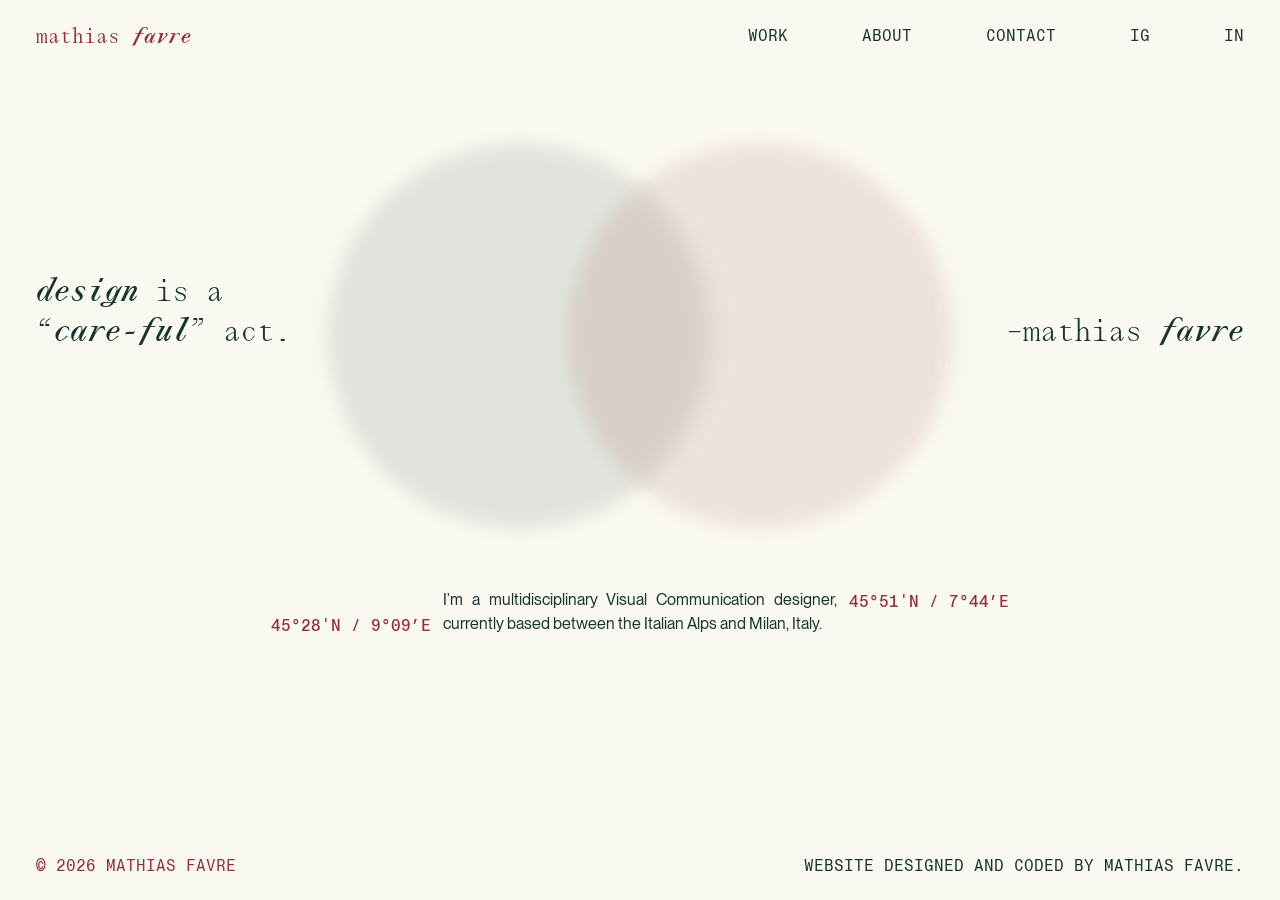
==== index.html @ 9a6bf258 "Salvataggio modifiche" ====
<!DOCTYPE html>
<html lang="en">
<head>
    <meta charset="UTF-8">
    <meta name="viewport" content="width=device-width, initial-scale=1.0">
    <title>Mathias Favre – Home</title>

    <link rel="stylesheet" href="css/reset.css">
    <link rel="stylesheet" href="css/tokens.css">
    <link rel="stylesheet" href="css/typography.css">
    <link rel="stylesheet" href="css/layout.css">
    <link rel="stylesheet" href="css/components.css">
    <link rel="stylesheet" href="css/home.css">
    
</head>
<body data-project="default">

    <!-- HEADER -->
    <header class="site-header">
        <div class="header-grid">
            <a href="index.html" class="logo">mathias <span>favre</span></a>

            <ul class="header-nav">
                <li><a href="work.html">WORK</a></li>
                <li><a href="about.html">ABOUT</a></li>
                <li><a href="contact.html">CONTACT</a></li>
                <li><a href="https://www.instagram.com/mathiasfavre" target="_blank" rel="noopener noreferrer">IG</a></li>
                <li><a href="https://www.linkedin.com/in/mathias-favre-a011a6326" target="_blank" rel="noopener noreferrer">IN</a></li>
            </ul>

            <button class="menu-toggle" aria-label="Toggle Navigation Menu">
                <span class="menu-circle menu-circle-left"></span>
                <span class="menu-circle menu-circle-right"></span>
            </button>
        </div>
    </header>

    <!-- MOBILE MENU OVERLAY -->
    <div class="mobile-menu-overlay">
        <ul class="mobile-menu-nav">
            <li><a href="work.html">WORK</a></li>
            <li><a href="about.html">ABOUT</a></li>
            <li><a href="contact.html">CONTACT</a></li>
            <li><a href="https://www.instagram.com/mathiasfavre" target="_blank" rel="noopener noreferrer">IG</a></li>
            <li><a href="https://www.linkedin.com/in/mathias-favre-a011a6326" target="_blank" rel="noopener noreferrer">IN</a></li>
        </ul>
        
        <div class="mobile-menu-footer footer-grid">
            <p class="footer-copy">© 2026 MATHIAS FAVRE</p>
            <p class="footer-credits">WEBSITE DESIGNED AND CODED BY MATHIAS FAVRE.</p>
        </div>
    </div>

    <!-- MAIN HOME CONTENT -->
    <main>
        
        <!-- HERO SECTION -->
        <section class="home-hero grid-container">
            <div class="circles-wrapper">
                <a href="work.html" class="home-circle circle-left"></a>
                <a href="about.html" class="home-circle circle-right"></a>
            </div>
            
            <div class="home-titles-wrapper">
                <h1 class="home-title-left type-display"><em>design</em> is a<br>“<em>care-ful</em>” act.</h1>
                <h1 class="home-title-right type-display">–mathias <em>favre</em></h1>
                
                <p class="hover-text hover-left type-data">EXPLORE MY WORKS</p>
                <p class="hover-text hover-right type-data">DISCOVER MORE ABOUT ME</p>
            </div>
        </section>

        <!-- ABOUT TEASER SECTION -->
        <section class="home-about grid-container">
            <p class="home-about-text type-body">
                I’m a multidisciplinary Visual Communication designer,
                currently based between the Italian Alps and Milan,
                Italy.
            </p>
            <p class="home-coord-left coord-text">45°28'N / 9°09’E</p>
            <p class="home-coord-right coord-text">45°51'N / 7°44’E</p>
        </section>

    </main>

    <!-- FOOTER -->
    <footer class="site-footer">
        <div class="footer-grid">
            <p class="footer-copy">© 2026 MATHIAS FAVRE</p>
            <p class="footer-credits">WEBSITE DESIGNED AND CODED BY MATHIAS FAVRE.</p>
        </div>
    </footer>

    <script src="js/main.js"></script>
</body>
</html>
---- css/tokens.css ----
/* ========================================
   1. DESIGN TOKENS (Variables & Fonts)
   ======================================== */

/* FONT FACES */
@font-face {
  font-family: 'PP Lettra Mono';
  src: url('../assets/fonts/PPLettraMono-Regular.woff2') format('woff2'),
       url('../assets/fonts/PPLettraMono-Light.woff2') format('woff2');
  font-weight: 400;
  font-style: normal;
  font-display: block; /* Modificato da swap a block per evitare il flickering */
}
@font-face {
  font-family: 'PP Lettra Mono';
  src: url('../assets/fonts/PPLettraMono-Light.woff2') format('woff2');
  font-weight: 300;
  font-style: normal;
  font-display: block;
}
@font-face {
  font-family: 'PP Lettra Mono';
  src: url('../assets/fonts/PPLettraMono-BoldItalic.woff2') format('woff2'),
       url('../assets/fonts/PPLettraMono-SemiboldItalic.woff2') format('woff2');
  font-weight: 700;
  font-style: italic;
  font-display: block;
}
@font-face {
  font-family: 'PP Lettra Mono';
  src: url('../assets/fonts/PPLettraMono-SemiboldItalic.woff2') format('woff2');
  font-weight: 600;
  font-style: italic;
  font-display: block;
}

@font-face { font-family: 'PP Neue Montreal'; src: url('../assets/fonts/PPNeueMontreal-Regular.woff2') format('woff2'); font-weight: 400; font-style: normal; font-display: block; }
@font-face { font-family: 'PP Neue Montreal'; src: url('../assets/fonts/PPNeueMontreal-Italic.woff2') format('woff2'); font-weight: 400; font-style: italic; font-display: block; }
@font-face { font-family: 'PP Neue Montreal'; src: url('../assets/fonts/PPNeueMontreal-Medium.woff2') format('woff2'); font-weight: 500; font-style: normal; font-display: block; }
@font-face { font-family: 'PP Neue Montreal'; src: url('../assets/fonts/PPNeueMontreal-MediumItalic.woff2') format('woff2'); font-weight: 500; font-style: italic; font-display: block; }
@font-face { font-family: 'PP Neue Montreal Mono'; src: url('../assets/fonts/PPNeueMontrealMono-Regular.woff2') format('woff2'); font-weight: 400; font-style: normal; font-display: block; }
@font-face { font-family: 'PP Neue Montreal Mono'; src: url('../assets/fonts/PPNeueMontrealMono-RegularItalic.woff2') format('woff2'); font-weight: 400; font-style: italic; font-display: block; }
@font-face { font-family: 'PP Neue Montreal Mono'; src: url('../assets/fonts/PPNeueMontrealMono-Medium.woff2') format('woff2'); font-weight: 500; font-style: normal; font-display: block; }

:root {
  /* BASE COLOR PALETTE */
  --color-bordeaux: #962F36;
  --color-paper: #F9F8F1;
  --color-cloud: #536868;
  --color-alpine: #17352F;

  /* DYNAMIC SEMANTIC THEME */
  --color-bg: var(--color-paper);
  --color-text: var(--color-alpine);
  --color-accent: var(--color-bordeaux);

  /* TYPOGRAPHY VARIABLES */
  --font-primary: 'PP Lettra Mono', monospace;
  --font-secondary: 'PP Neue Montreal', sans-serif;
  --font-mono: 'PP Neue Montreal Mono', monospace;

  /* Baseline = 4px (0.25rem) */
  --grid-baseline: 0.25rem; 

  /* SIZES: 1rem = 16px */
  /* Type Display Desktop & Mobile (Unificato a 30px / 40px) */
  --type-display-size: 1.875rem;     /* 30px */
  --type-display-lh: 2.5rem;         /* 40px = 10 * baseline */

  --type-body-size: 1rem;           /* 16px */
  --type-body-lh: 1.5rem;           /* 24px = 6 * baseline */

  /* In :root (Desktop) */
  --type-works-size: 1.6875rem;     /* 27px (-25% da 36px) */
  --type-works-lh: 2.25rem;         /* 36px = 9 baseline */

  --type-data-size: 1rem;           /* 16px */
  --type-data-lh: 1.25rem;          /* 20px = 5 * baseline */

  /* GRID & SPACING (Desktop) */
  --grid-columns: 12;
  --grid-margin: 2.25rem;           /* 36px */
  --grid-gutter: 0.75rem;           /* 12px */
  
  --header-margin-top: calc(var(--grid-baseline) * 6);  /* 36px */
  --footer-margin-bottom: calc(var(--grid-baseline) * 6);/* 36px */
}

/* BREAKPOINTS */
@media (max-width: 768px) {
  :root {
    /* Sotto @media (max-width: 768px) (Mobile) */
    --type-works-size: 1.3125rem;   /* 21px (-25% da 28px) */
    --type-works-lh: 2rem;          /* 32px = 8 baseline */

    --grid-columns: 4;
    --grid-margin: 1.25rem;         /* 20px */
    --grid-gutter: 0.75rem;         /* 12px */

    --header-margin-top: calc(var(--grid-baseline) * 5);  /* 20px */
    --footer-margin-bottom: calc(var(--grid-baseline) * 5);/* 20px */
  }
}

/* PROJECT COLOR THEMES */
[data-project="001"] { --color-bg: #FFFFFF; --color-text: #000000; --color-accent: #283583; }
[data-project="002"] { --color-bg: #FFF9F4; --color-text: #233038; --color-accent: #1C812C; }
[data-project="003"] { --color-bg: #FFFFFF; --color-text: #000000; --color-accent: #CA0005; }
[data-project="004"] { --color-bg: #FFFFFF; --color-text: #000000; --color-accent: #EE7656; }
[data-project="005"] { --color-bg: #FFF9EC; --color-text: #1F1F1F; --color-accent: #9B1C2B; }
[data-project="006"] { --color-bg: #FFF7EA; --color-text: #000000; --color-accent: #13312C; }
[data-project="007"] { --color-bg: #FFFFFF; --color-text: #000000; --color-accent: #0F4C82; }
[data-project="008"] { --color-bg: #FFFFFF; --color-text: #060606; --color-accent: #DA3541; }
[data-project="009"] { --color-bg: #FFFFFF; --color-text: #000000; --color-accent: #1A67E7; }
---- css/typography.css ----
/* ========================================
   3. TYPOGRAPHY
   ======================================== */
body {
  font-family: var(--font-secondary);
  color: var(--color-text);
  background-color: var(--color-bg);
  transition: background-color 0.3s ease, color 0.3s ease;
}

.type-display {
  font-family: var(--font-primary);
  font-weight: 300;
  font-size: var(--type-display-size);
  line-height: var(--type-display-lh);
  margin: 0;
}

.type-display em {
  font-weight: 600;
  font-style: italic;
}

.type-body {
  font-family: var(--font-secondary);
  font-weight: 400;
  font-size: var(--type-body-size);
  line-height: var(--type-body-lh);
  margin: 0;
}

.type-body em {
  font-style: italic;
}

.type-works {
  font-family: var(--font-secondary);
  font-weight: 500;
  font-size: var(--type-works-size);
  line-height: var(--type-works-lh);
  color: var(--color-accent); /* Prende sempre il colore d'accento */
  margin: 0;
}

.type-data {
  font-family: var(--font-mono);
  font-weight: 400;
  font-size: var(--type-data-size);
  line-height: var(--type-data-lh);
  text-transform: uppercase;
  margin: 0;
}

/* Credits alla fine dell'introduzione di progetto */
.project-credits {
  font-family: var(--font-mono);
  font-weight: 400;
  font-size: var(--type-data-size);
  line-height: var(--type-data-lh);
  text-transform: uppercase;
  color: var(--color-accent); /* Prende il colore d'accento */
  margin: 0;
}
---- css/layout.css ----
/* ========================================
   4. LAYOUT
   ======================================== */
   
/* Sticky Footer Setup */
html, body {
  min-height: 100vh;
}

body {
  display: flex;
  flex-direction: column;
}

main {
  /* main riempie lo spazio disponibile, spingendo il footer giù */
  flex: 1 0 auto; 
  display: flex;
  flex-direction: column;
}

.site-footer {
  /* Impedisce al footer di restringersi in caso di problemi di spazio */
  flex-shrink: 0;
}

/* Grid Container */
.grid-container {
  display: grid;
  grid-template-columns: repeat(var(--grid-columns), 1fr);
  column-gap: var(--grid-gutter);
  width: 100%;
  padding: 0 var(--grid-margin);
  margin: 0 auto;
}
---- css/components.css ----
/* ========================================
   5. COMPONENTS (Header, Footer, Controls)
   ======================================== */

/* ----------------------------------------
   A. HEADER & LOGO
   ---------------------------------------- */
.site-header {
  position: fixed;
  top: 0;
  left: 0;
  width: 100%;
  z-index: 100;
  
  /* Padding instead of margin so it acts as a solid bar */
  padding-top: var(--header-margin-top);
  padding-bottom: calc(var(--grid-baseline) * 6);
  background-color: color-mix(in srgb, var(--color-bg) 50%, transparent); 
  backdrop-filter: blur(8px);
  
  /* Animazione per scomparsa/comparsa allo scroll */
  transition: transform 0.35s cubic-bezier(0.16, 1, 0.3, 1), background-color 0.3s ease;
}

.site-header.is-hidden {
  transform: translateY(-100%);
}

.header-grid {
  display: grid;
  grid-template-columns: repeat(var(--grid-columns), 1fr);
  column-gap: var(--grid-gutter);
  align-items: center;
  width: 100%;
  padding: 0 var(--grid-margin);
}

.logo {
  grid-column: 1 / span 4;
  font-family: var(--font-primary);
  font-weight: 400;
  font-size: 1.25rem;       
  line-height: 1.5rem;      
  color: var(--color-accent); 
  text-decoration: none;
  text-transform: lowercase;
  white-space: nowrap;
}

.logo span {
  font-weight: 700;
  font-style: italic;
}

.header-nav {
  grid-column: 8 / 13;
  display: flex;
  justify-content: space-between;
  align-items: center;
  margin: 0;
  padding: 0;
  list-style: none;
}

.header-nav li a {
  font-family: var(--font-mono);
  font-size: var(--type-data-size);
  line-height: var(--type-data-lh);
  text-transform: uppercase;
  color: var(--color-text);
  text-decoration: none;
  transition: opacity 0.2s ease;
}

.header-nav li a:hover {
  opacity: 0.6;
}

/* Offset per il body poiché l'header è fixed */
body {
  padding-top: calc(var(--header-margin-top) + calc(var(--grid-baseline) * 4) + 1.5rem);
}

/* ----------------------------------------
   B. HAMBURGER MENU MOBILE
   ---------------------------------------- */
.menu-toggle {
  display: none; 
  background: none;
  border: none;
  padding: 0;
  cursor: pointer;
  position: relative;
  width: 32px;
  height: 20px;
  justify-self: end;
  grid-column: 4 / 5;
}

.menu-circle {
  position: absolute;
  top: 0;
  width: 20px;
  height: 20px;
  border-radius: 50%;
  transition: transform 0.4s cubic-bezier(0.16, 1, 0.3, 1), background-color 0.3s ease;
}

.menu-circle-left {
  left: 0;
  background-color: color-mix(in srgb, var(--color-text) 25%, transparent);
}
.menu-circle-right {
  right: 0;
  background-color: color-mix(in srgb, var(--color-accent) 25%, transparent);
}

.menu-open .menu-circle-left { transform: translateX(6px); }
.menu-open .menu-circle-right { transform: translateX(-6px); }

.mobile-menu-overlay {
  position: fixed;
  top: 0;
  left: 0;
  width: 100vw;
  height: 100vh;
  background-color: var(--color-bg); 
  z-index: 90;
  display: flex;
  flex-direction: column;
  justify-content: space-between;
  padding: calc(var(--grid-baseline) * 35) var(--grid-margin) var(--footer-margin-bottom);
  opacity: 0;
  visibility: hidden;
  transition: opacity 0.35s ease, visibility 0.35s ease;
}

.menu-open .mobile-menu-overlay {
  opacity: 1;
  visibility: visible;
}

.mobile-menu-nav {
  list-style: none;
  padding: 0;
  margin: 0;
  display: flex;
  flex-direction: column;
  gap: calc(var(--grid-baseline) * 8); 
}

.mobile-menu-nav li a {
  font-family: var(--font-mono);
  font-size: 1.5rem;       
  line-height: 2rem;       
  text-transform: uppercase;
  color: var(--color-text);
  text-decoration: none;
}

/* ----------------------------------------
   C. FOOTER
   ---------------------------------------- */
.site-footer {
  width: 100%;
  margin-bottom: var(--footer-margin-bottom);
}

.footer-grid {
  display: grid;
  grid-template-columns: repeat(var(--grid-columns), 1fr);
  column-gap: var(--grid-gutter);
  align-items: center;
  width: 100%;
  padding: 0 var(--grid-margin);
}

.footer-copy {
  /* Desktop: esteso per occupare 2 colonne in più (da span 3 a span 5) */
  grid-column: 1 / span 4;
  font-family: var(--font-mono);
  font-size: var(--type-data-size);
  line-height: var(--type-data-lh);
  text-transform: uppercase;
  color: var(--color-accent);
  margin: 0;
}

.footer-credits {
  /* Desktop: Allineato a destra */
  grid-column: 5 / 13;
  text-align: right;
  font-family: var(--font-mono);
  font-size: var(--type-data-size);
  line-height: var(--type-data-lh);
  text-transform: uppercase;
  color: var(--color-text); 
  margin: 0;
}

/* Riparazione dell'allineamento del footer nel menu mobile */
.mobile-menu-footer {
  display: flex;
  flex-direction: column;
  align-items: flex-start;
  gap: calc(var(--grid-baseline) * 2);
  width: 100%;
  /* Nessun padding laterale qui, eredita quello dell'overlay */
  padding: 0;
}
.mobile-menu-footer .footer-copy,
.mobile-menu-footer .footer-credits {
  text-align: left;
  grid-column: auto;
}

/* ----------------------------------------
   D. BUTTON "ABOUT THE PROJECT"
   ---------------------------------------- */
.btn-about-project {
  display: inline-flex;
  align-items: center;
  justify-content: center;
  background-color: color-mix(in srgb, var(--color-accent) 25%, transparent);
  color: var(--color-text);
  border: none;
  padding: calc(var(--grid-baseline) * 2) calc(var(--grid-baseline) * 4);
  font-family: var(--font-mono);
  font-size: var(--type-data-size);
  line-height: var(--type-data-lh);
  text-transform: uppercase;
  cursor: pointer;
  transition: background-color 0.2s ease, opacity 0.2s ease;
}
.btn-about-project:hover { background-color: color-mix(in srgb, var(--color-accent) 35%, transparent); }

/* ----------------------------------------
   MEDIA QUERY MOBILE
   ---------------------------------------- */
@media (max-width: 768px) {
  .logo { grid-column: 1 / span 3; }
  .header-nav { display: none; }
  .menu-toggle { display: block; }
  
  .site-footer .footer-grid {
    display: flex;
    flex-direction: column;
    align-items: flex-start;
    gap: calc(var(--grid-baseline) * 2); 
  }
  .site-footer .footer-copy, 
  .site-footer .footer-credits {
    grid-column: auto;
    text-align: left;
  }
}
---- css/home.css ----
/* ========================================
   HOME PAGE SPECIFIC STYLES
   ======================================== */

.home-hero {
  /* Portato a 16 baseline come richiesto */
  margin-top: calc(var(--grid-baseline) * 20); 
  position: relative;
  align-items: center; 
}

/* ----------------------------------------
   CERCHI DESKTOP (Logica Max-Width per Intersezione)
   ---------------------------------------- */
.circles-wrapper {
  grid-column: 1 / -1;
  grid-row: 1;
  width: 100%;
  /* 
     Desktop: Cerchi a 96 baseline, area intersezione 36 baseline.
     Larghezza totale necessaria = 96 + 96 - 36 = 156 baselines.
  */
  max-width: calc(var(--grid-baseline) * 156);
  height: calc(var(--grid-baseline) * 96);
  margin: 0 auto; /* Centra il gruppo nell'area di lavoro */
  position: relative;
  z-index: 2;
}

.home-circle {
  width: calc(var(--grid-baseline) * 96); 
  height: calc(var(--grid-baseline) * 96);
  border-radius: 50%;
  position: absolute;
  top: 0;
  
  filter: blur(8px);
  backdrop-filter: blur(4px);
  cursor: pointer;
  pointer-events: auto;
  transition: opacity 0.3s ease;
}

.circle-left {
  left: 0; /* Allineato all'estremo sinistro del gruppo */
  /* Opacità aggiornata al 10% */
  background-color: color-mix(in srgb, var(--color-alpine) 10%, transparent);
}

.circle-right {
  right: 0; /* Allineato all'estremo destro del gruppo */
  /* Opacità aggiornata al 10% */
  background-color: color-mix(in srgb, var(--color-bordeaux) 10%, transparent);
}

/* ----------------------------------------
   TITOLI HOME
   ---------------------------------------- */
.home-titles-wrapper {
  grid-column: 1 / -1;
  grid-row: 1;
  display: grid;
  grid-template-columns: repeat(var(--grid-columns), 1fr);
  column-gap: var(--grid-gutter);
  
  align-items: end; 
  pointer-events: none;
  z-index: 10;
  
  grid-template-rows: auto auto; 
  row-gap: calc(var(--grid-baseline) * 8);
}

.home-title-left, .home-title-right {
  grid-row: 1;
}

.home-title-left {
  grid-column: 1 / 7;
  white-space: nowrap; 
}

.home-title-right {
  grid-column: 7 / 13;
  text-align: right; 
}

/* Testi Hover */
.hover-text {
  grid-row: 2;
  opacity: 0;
  transition: opacity 0.4s ease;
}

.hover-left {
  grid-column: 1 / 7;
  text-align: left;
}

.hover-right {
  grid-column: 7 / 13;
  text-align: right;
}

.home-hero:has(.circle-left:hover) .hover-left { opacity: 1; }
.home-hero:has(.circle-right:hover) .hover-right { opacity: 1; }

/* ----------------------------------------
   ABOUT TEASER SECTION & COORDINATE
   ---------------------------------------- */
.home-about {
  margin-top: calc(var(--grid-baseline) * 12);
  
  /* Mantiene il distacco dal footer fisso e sicuro.
     Il flex globale del body spingerà il footer in fondo allo schermo
     se c'è spazio, altrimenti ci saranno esattamente 16 baselines di margine. */
  margin-bottom: calc(var(--grid-baseline) * 16);
  
  align-items: end;
}

.home-about-text, .home-coord-left, .home-coord-right {
  grid-row: 1;
}

.home-about-text {
  grid-column: 5 / 9;
  text-align: justify; 
  margin: 0;
}

.coord-text {
  font-family: var(--font-mono);
  font-weight: 500;
  font-size: var(--type-data-size);
  line-height: var(--type-data-lh);
  color: var(--color-accent);
}

.home-coord-left {
  grid-column: 1 / 5;
  text-align: right;
  margin-bottom: 0; 
}

.home-coord-right {
  grid-column: 9 / 13;
  text-align: left;
  margin-bottom: var(--type-body-lh); 
}


/* ----------------------------------------
   MOBILE OVERRIDES
   ---------------------------------------- */
@media (max-width: 768px) {
  .home-hero {
    display: flex;
    flex-direction: column;
  }
  
  /* Cerchi Mobile: 72 Baseline e intersezione automatica elastica */
  .circles-wrapper {
    display: block;
    width: 100%;
    /* 
       Mobile: Cerchi a 72 baseline, area intersezione target 24 baseline.
       Larghezza totale = 72 + 72 - 24 = 120 baselines.
       
       Utilizzando max-width e margin: 0 auto, il gruppo rimarrà centrato 
       finché la pagina è più larga. Se la pagina si restringe, si legano ai 
       margini esterni della pagina (perché toccano i bordi) e l'intersezione
       interno aumenta organicamente.
    */
    max-width: calc(var(--grid-baseline) * 120);
    height: calc(var(--grid-baseline) * 72); 
    margin: 0 auto;
    margin-bottom: calc(var(--grid-baseline) * 12);
  }
  
  .home-circle {
    width: calc(var(--grid-baseline) * 72);
    height: calc(var(--grid-baseline) * 72);
  }
  
  .home-titles-wrapper {
    display: grid;
    grid-template-columns: repeat(var(--grid-columns), 1fr);
  }
  
  .home-title-left {
    grid-column: 1 / 3;
    white-space: normal;
  }
  .home-title-right {
    grid-column: 3 / 5;
    text-align: right;
  }
  .hover-left { grid-column: 1 / 3; }
  .hover-right { grid-column: 3 / 5; }

  /* About section mobile */
  .home-about {
    margin-top: calc(var(--grid-baseline) * 16); 
  }
  
  .home-about-text {
    grid-column: 1 / 3;
  }
  
  .home-coord-left { 
    grid-column: 3 / 5;
    text-align: left;
    margin-bottom: 0;
  }

  .home-coord-right { 
    grid-column: 3 / 5;
    text-align: left;
    margin-bottom: var(--type-body-lh); 
  }
}
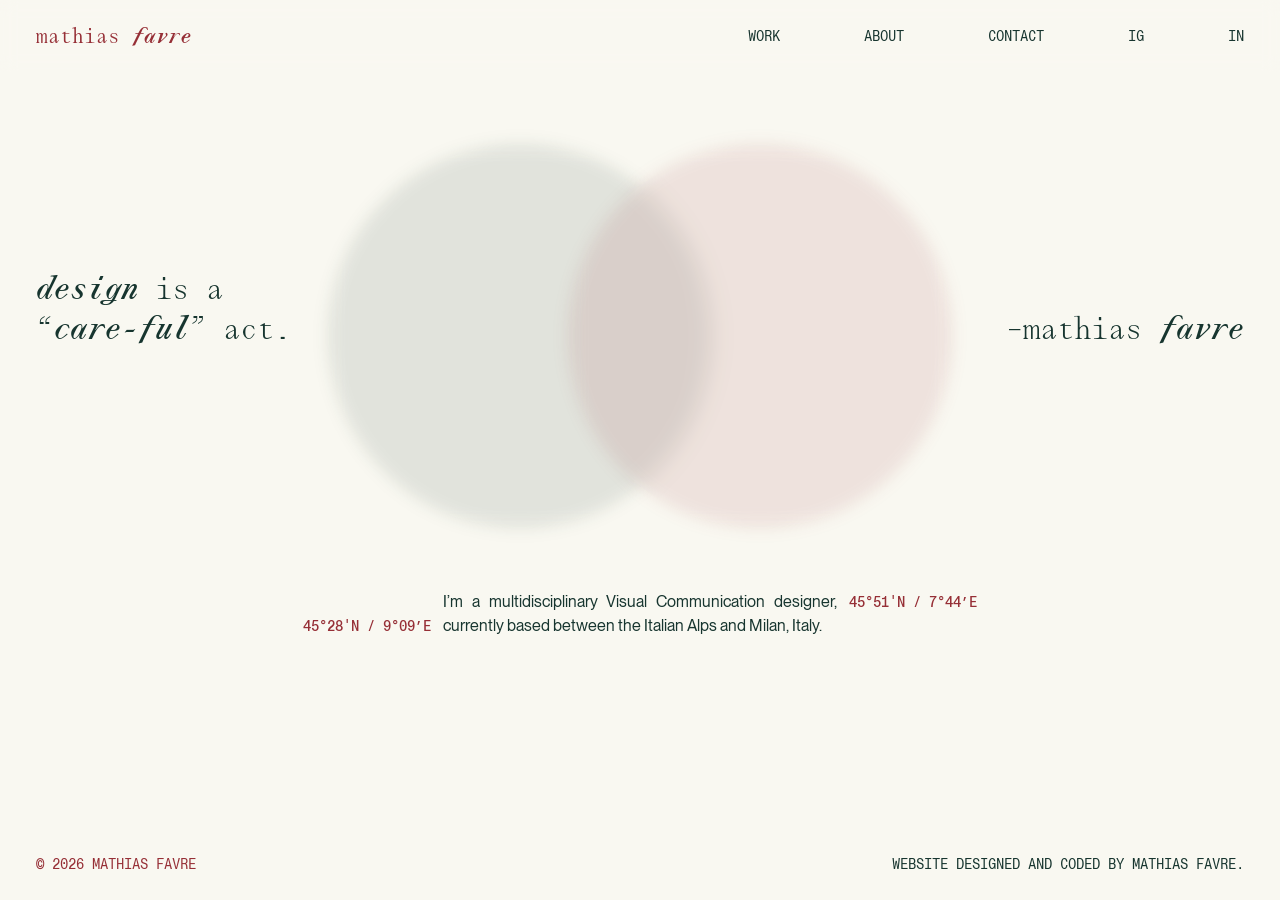
==== commit 1c793e02: "Aggiunta pagina about, modifica type-data, risoluzione bug" ====
--- a/index.html
+++ b/index.html
@@ -23,7 +23,7 @@
             <ul class="header-nav">
                 <li><a href="work.html">WORK</a></li>
                 <li><a href="about.html">ABOUT</a></li>
-                <li><a href="contact.html">CONTACT</a></li>
+                <li><a href="mailto:mathias.favre@jemp.it">CONTACT</a></li>
                 <li><a href="https://www.instagram.com/mathiasfavre" target="_blank" rel="noopener noreferrer">IG</a></li>
                 <li><a href="https://www.linkedin.com/in/mathias-favre-a011a6326" target="_blank" rel="noopener noreferrer">IN</a></li>
             </ul>
--- a/css/tokens.css
+++ b/css/tokens.css
@@ -74,8 +74,9 @@
   --type-works-size: 1.6875rem;     /* 27px (-25% da 36px) */
   --type-works-lh: 2.25rem;         /* 36px = 9 baseline */
 
-  --type-data-size: 1rem;           /* 16px */
-  --type-data-lh: 1.25rem;          /* 20px = 5 * baseline */
+  /* Type Data (Ridotto a 14px, interlinea allineata al body a 24px) */
+  --type-data-size: 0.875rem;       /* 14px */
+  --type-data-lh: 1.5rem;           /* 24px = 6 * baseline (Stessa del type-body) */
 
   /* GRID & SPACING (Desktop) */
   --grid-columns: 12;
@@ -89,10 +90,6 @@
 /* BREAKPOINTS */
 @media (max-width: 768px) {
   :root {
-    /* Sotto @media (max-width: 768px) (Mobile) */
-    --type-works-size: 1.3125rem;   /* 21px (-25% da 28px) */
-    --type-works-lh: 2rem;          /* 32px = 8 baseline */
-
     --grid-columns: 4;
     --grid-margin: 1.25rem;         /* 20px */
     --grid-gutter: 0.75rem;         /* 12px */
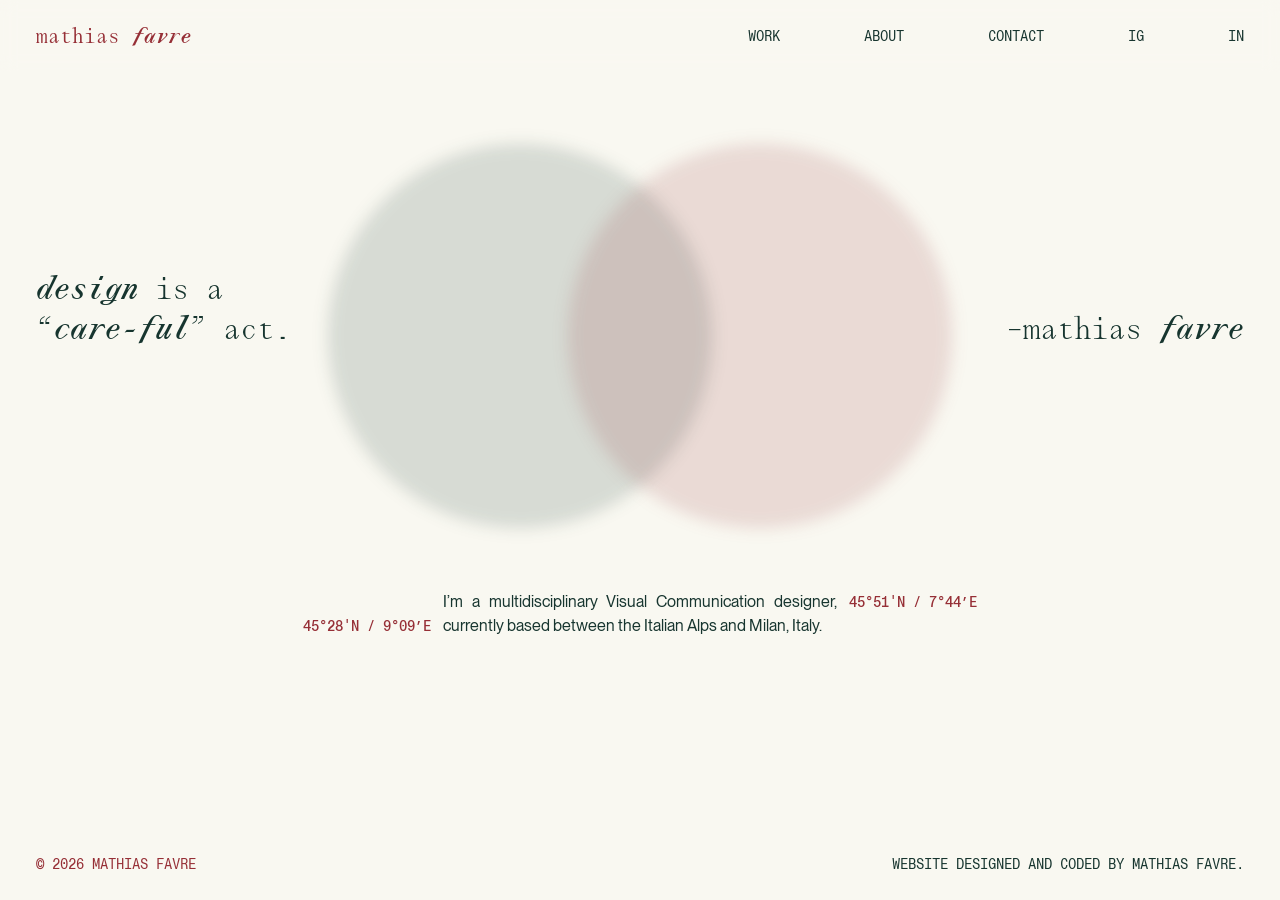
==== commit 8e256833: "Debugging" ====
--- a/index.html
+++ b/index.html
@@ -40,7 +40,7 @@
         <ul class="mobile-menu-nav">
             <li><a href="work.html">WORK</a></li>
             <li><a href="about.html">ABOUT</a></li>
-            <li><a href="contact.html">CONTACT</a></li>
+            <li><a href="mailto:mathias.favre@jemp.it">CONTACT</a></li>
             <li><a href="https://www.instagram.com/mathiasfavre" target="_blank" rel="noopener noreferrer">IG</a></li>
             <li><a href="https://www.linkedin.com/in/mathias-favre-a011a6326" target="_blank" rel="noopener noreferrer">IN</a></li>
         </ul>
--- a/css/tokens.css
+++ b/css/tokens.css
@@ -1,6 +1,11 @@
 /* ========================================
    1. DESIGN TOKENS (Variables & Fonts)
    ======================================== */
+
+/* Rimuove il riquadro grigio di default su Safari Mobile al tap */
+a, button, input, select, textarea {
+  -webkit-tap-highlight-color: transparent;
+}
 
 /* FONT FACES */
 @font-face {
@@ -85,6 +90,18 @@
   
   --header-margin-top: calc(var(--grid-baseline) * 6);  /* 36px */
   --footer-margin-bottom: calc(var(--grid-baseline) * 6);/* 36px */
+
+/* MOTION TOKENS */
+  --motion-fast: 150ms;
+  --motion-normal: 300ms;
+  --motion-slow: 600ms;
+  --motion-breath: 3000ms;
+  
+  --ease-interaction: cubic-bezier(0.2, 0.8, 0.2, 1); /* Movimento fisico ed elastico */
+  --ease-ambient: ease-in-out;
+  
+  --blur-mid: 4px;  /* Sfocatura leggera per MID focus */
+  --blur-far: 12px; /* Sfocatura forte per FAR focus */
 }
 
 /* BREAKPOINTS */
--- a/css/layout.css
+++ b/css/layout.css
@@ -32,4 +32,19 @@
   width: 100%;
   padding: 0 var(--grid-margin);
   margin: 0 auto;
+}
+
+/* ----------------------------------------
+   PAGE TRANSITIONS
+   ---------------------------------------- */
+main {
+  opacity: 0;
+  transform: translateY(12px);
+  transition: opacity var(--motion-slow) var(--ease-interaction), 
+              transform var(--motion-slow) var(--ease-interaction);
+}
+
+body.page-loaded main {
+  opacity: 1;
+  transform: none; /* LA MAGIA È QUI: 'none' resetta il comportamento e salva i position:fixed interni! */
 }
--- a/css/components.css
+++ b/css/components.css
@@ -5,6 +5,12 @@
 /* ----------------------------------------
    A. HEADER & LOGO
    ---------------------------------------- */
+
+/* Rimuove il riquadro grigio di default su Safari Mobile al tap */
+a, button, input, select, textarea {
+  -webkit-tap-highlight-color: transparent;
+}
+
 .site-header {
   position: fixed;
   top: 0;
@@ -72,8 +78,26 @@
   transition: opacity 0.2s ease;
 }
 
-.header-nav li a:hover {
-  opacity: 0.6;
+/* Effetto Gaze sui Link Header */
+.header-nav li a, .mobile-menu-nav li a {
+  transition: filter var(--motion-normal) var(--ease-interaction), 
+              opacity var(--motion-normal) var(--ease-interaction),
+              color var(--motion-normal) var(--ease-interaction);
+}
+
+/* Quando si punta un link, sfoca SOLO gli altri (quelli che NON sono in hover) */
+.header-nav:has(li a:hover) li a:not(:hover), 
+.mobile-menu-nav:has(li a:hover) li a:not(:hover) {
+  filter: blur(var(--blur-mid));
+  opacity: 0.5;
+}
+
+/* Il link puntato va in FOCUS e cambia colore */
+.header-nav li a:hover, 
+.mobile-menu-nav li a:hover {
+  filter: blur(0);
+  opacity: 1;
+  color: var(--color-accent);
 }
 
 /* Offset per il body poiché l'header è fixed */
--- a/css/home.css
+++ b/css/home.css
@@ -33,24 +33,53 @@
   border-radius: 50%;
   position: absolute;
   top: 0;
-  
+  cursor: pointer;
+  
+  /* L'animazione base Breath per il movimento ambientale */
+  animation: breath var(--motion-breath) var(--ease-ambient) infinite alternate;
+  
+  /* Transizioni di stato */
+  transition: filter var(--motion-normal) var(--ease-interaction),
+              background-color var(--motion-normal) var(--ease-interaction),
+              transform var(--motion-fast) var(--ease-interaction); /* Fast per seguire il mouse */
+}
+
+@keyframes breath {
+  0% { transform: scale(1); }
+  100% { transform: scale(1.08); }
+}
+
+.circle-left {
+  left: 0; 
+  background-color: color-mix(in srgb, var(--color-alpine) 15%, transparent);
   filter: blur(8px);
-  backdrop-filter: blur(4px);
-  cursor: pointer;
-  pointer-events: auto;
-  transition: opacity 0.3s ease;
-}
-
-.circle-left {
-  left: 0; /* Allineato all'estremo sinistro del gruppo */
-  /* Opacità aggiornata al 10% */
+}
+
+.circle-right {
+  right: 0; 
+  background-color: color-mix(in srgb, var(--color-bordeaux) 15%, transparent);
+  filter: blur(8px);
+}
+
+/* LOGICA GAZE SU HOVER */
+.circles-wrapper:hover .circle-left {
+  filter: blur(var(--blur-far));
   background-color: color-mix(in srgb, var(--color-alpine) 10%, transparent);
 }
-
-.circle-right {
-  right: 0; /* Allineato all'estremo destro del gruppo */
-  /* Opacità aggiornata al 10% */
+.circles-wrapper:hover .circle-right {
+  filter: blur(var(--blur-far));
   background-color: color-mix(in srgb, var(--color-bordeaux) 10%, transparent);
+}
+
+.circles-wrapper .circle-left:hover {
+  filter: blur(0); /* Mette a fuoco */
+  background-color: color-mix(in srgb, var(--color-alpine) 17%, transparent);
+  z-index: 5;
+}
+.circles-wrapper .circle-right:hover {
+  filter: blur(0); /* Mette a fuoco */
+  background-color: color-mix(in srgb, var(--color-bordeaux) 17%, transparent);
+  z-index: 5;
 }
 
 /* ----------------------------------------
@@ -173,14 +202,14 @@
        interno aumenta organicamente.
     */
     max-width: calc(var(--grid-baseline) * 120);
-    height: calc(var(--grid-baseline) * 72); 
+    height: calc(var(--grid-baseline) * 64); 
     margin: 0 auto;
     margin-bottom: calc(var(--grid-baseline) * 12);
   }
   
   .home-circle {
-    width: calc(var(--grid-baseline) * 72);
-    height: calc(var(--grid-baseline) * 72);
+    width: calc(var(--grid-baseline) * 64);
+    height: calc(var(--grid-baseline) * 64);
   }
   
   .home-titles-wrapper {
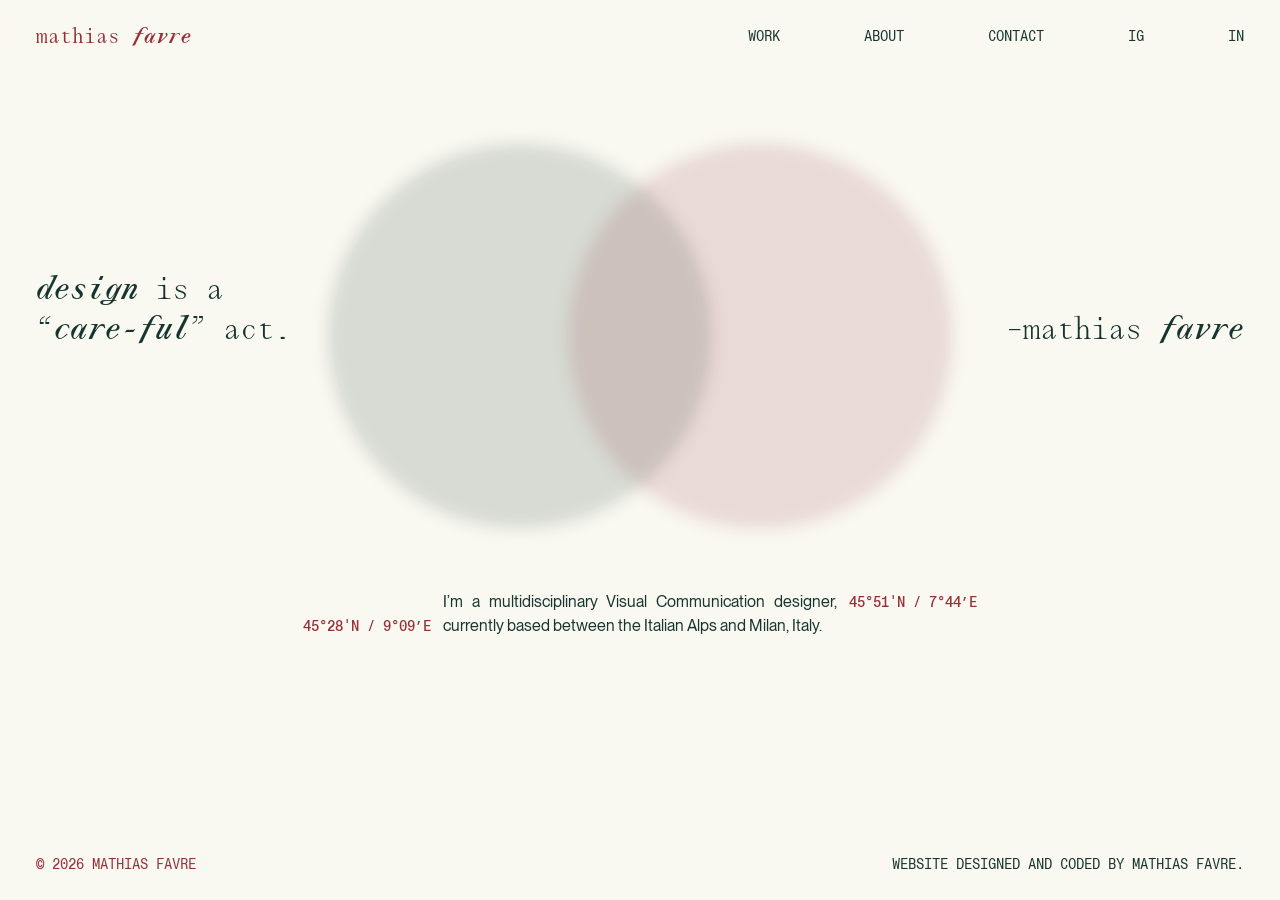
==== commit e00fac2d: "Modifica immagini, debugging, pulizia codice" ====
--- a/index.html
+++ b/index.html
@@ -3,7 +3,9 @@
 <head>
     <meta charset="UTF-8">
     <meta name="viewport" content="width=device-width, initial-scale=1.0">
-    <title>Mathias Favre – Home</title>
+    <title>Mathias Favre – Portfolio</title>
+
+    <link rel="icon" type="image/svg" href="assets/images/favicon.svg">
 
     <link rel="stylesheet" href="css/reset.css">
     <link rel="stylesheet" href="css/tokens.css">
--- a/css/tokens.css
+++ b/css/tokens.css
@@ -1,20 +1,17 @@
 /* ========================================
-   1. DESIGN TOKENS (Variables & Fonts)
+   DESIGN TOKENS (Variables & Fonts)
    ======================================== */
 
-/* Rimuove il riquadro grigio di default su Safari Mobile al tap */
-a, button, input, select, textarea {
-  -webkit-tap-highlight-color: transparent;
-}
-
-/* FONT FACES */
+/* ----------------------------------------
+   A. FONT FACES
+   ---------------------------------------- */
 @font-face {
   font-family: 'PP Lettra Mono';
   src: url('../assets/fonts/PPLettraMono-Regular.woff2') format('woff2'),
        url('../assets/fonts/PPLettraMono-Light.woff2') format('woff2');
   font-weight: 400;
   font-style: normal;
-  font-display: block; /* Modificato da swap a block per evitare il flickering */
+  font-display: block; 
 }
 @font-face {
   font-family: 'PP Lettra Mono';
@@ -43,23 +40,27 @@
 @font-face { font-family: 'PP Neue Montreal'; src: url('../assets/fonts/PPNeueMontreal-Italic.woff2') format('woff2'); font-weight: 400; font-style: italic; font-display: block; }
 @font-face { font-family: 'PP Neue Montreal'; src: url('../assets/fonts/PPNeueMontreal-Medium.woff2') format('woff2'); font-weight: 500; font-style: normal; font-display: block; }
 @font-face { font-family: 'PP Neue Montreal'; src: url('../assets/fonts/PPNeueMontreal-MediumItalic.woff2') format('woff2'); font-weight: 500; font-style: italic; font-display: block; }
+
 @font-face { font-family: 'PP Neue Montreal Mono'; src: url('../assets/fonts/PPNeueMontrealMono-Regular.woff2') format('woff2'); font-weight: 400; font-style: normal; font-display: block; }
 @font-face { font-family: 'PP Neue Montreal Mono'; src: url('../assets/fonts/PPNeueMontrealMono-RegularItalic.woff2') format('woff2'); font-weight: 400; font-style: italic; font-display: block; }
 @font-face { font-family: 'PP Neue Montreal Mono'; src: url('../assets/fonts/PPNeueMontrealMono-Medium.woff2') format('woff2'); font-weight: 500; font-style: normal; font-display: block; }
 
+/* ----------------------------------------
+   B. GLOBAL VARIABLES
+   ---------------------------------------- */
 :root {
-  /* BASE COLOR PALETTE */
+  /* Base Color Palette */
   --color-bordeaux: #962F36;
   --color-paper: #F9F8F1;
   --color-cloud: #536868;
   --color-alpine: #17352F;
 
-  /* DYNAMIC SEMANTIC THEME */
+  /* Dynamic Semantic Theme */
   --color-bg: var(--color-paper);
   --color-text: var(--color-alpine);
   --color-accent: var(--color-bordeaux);
 
-  /* TYPOGRAPHY VARIABLES */
+  /* Typography Variables */
   --font-primary: 'PP Lettra Mono', monospace;
   --font-secondary: 'PP Neue Montreal', sans-serif;
   --font-mono: 'PP Neue Montreal Mono', monospace;
@@ -67,56 +68,53 @@
   /* Baseline = 4px (0.25rem) */
   --grid-baseline: 0.25rem; 
 
-  /* SIZES: 1rem = 16px */
-  /* Type Display Desktop & Mobile (Unificato a 30px / 40px) */
-  --type-display-size: 1.875rem;     /* 30px */
-  --type-display-lh: 2.5rem;         /* 40px = 10 * baseline */
+  /* Typography Sizes */
+  --type-display-size: 1.875rem;     
+  --type-display-lh: 2.5rem;         
+  --type-body-size: 1rem;           
+  --type-body-lh: 1.5rem;           
+  --type-works-size: 1.6875rem;     
+  --type-works-lh: 2.25rem;         
+  --type-data-size: 0.875rem;       
+  --type-data-lh: 1.5rem;           
 
-  --type-body-size: 1rem;           /* 16px */
-  --type-body-lh: 1.5rem;           /* 24px = 6 * baseline */
+  /* Grid & Spacing (Desktop) */
+  --grid-columns: 12;
+  --grid-margin: 2.25rem;           
+  --grid-gutter: 0.75rem;           
+  --header-margin-top: calc(var(--grid-baseline) * 6);  
+  --footer-margin-bottom: calc(var(--grid-baseline) * 6);
 
-  /* In :root (Desktop) */
-  --type-works-size: 1.6875rem;     /* 27px (-25% da 36px) */
-  --type-works-lh: 2.25rem;         /* 36px = 9 baseline */
-
-  /* Type Data (Ridotto a 14px, interlinea allineata al body a 24px) */
-  --type-data-size: 0.875rem;       /* 14px */
-  --type-data-lh: 1.5rem;           /* 24px = 6 * baseline (Stessa del type-body) */
-
-  /* GRID & SPACING (Desktop) */
-  --grid-columns: 12;
-  --grid-margin: 2.25rem;           /* 36px */
-  --grid-gutter: 0.75rem;           /* 12px */
-  
-  --header-margin-top: calc(var(--grid-baseline) * 6);  /* 36px */
-  --footer-margin-bottom: calc(var(--grid-baseline) * 6);/* 36px */
-
-/* MOTION TOKENS */
+  /* Motion Tokens */
   --motion-fast: 150ms;
   --motion-normal: 300ms;
   --motion-slow: 600ms;
   --motion-breath: 3000ms;
   
-  --ease-interaction: cubic-bezier(0.2, 0.8, 0.2, 1); /* Movimento fisico ed elastico */
+  --ease-interaction: cubic-bezier(0.2, 0.8, 0.2, 1); 
   --ease-ambient: ease-in-out;
   
-  --blur-mid: 4px;  /* Sfocatura leggera per MID focus */
-  --blur-far: 12px; /* Sfocatura forte per FAR focus */
+  /* Blur Focus */
+  --blur-mid: 4px;  
+  --blur-far: 12px; 
 }
 
-/* BREAKPOINTS */
+/* ----------------------------------------
+   C. BREAKPOINTS VARIABLES
+   ---------------------------------------- */
 @media (max-width: 768px) {
   :root {
     --grid-columns: 4;
-    --grid-margin: 1.25rem;         /* 20px */
-    --grid-gutter: 0.75rem;         /* 12px */
-
-    --header-margin-top: calc(var(--grid-baseline) * 5);  /* 20px */
-    --footer-margin-bottom: calc(var(--grid-baseline) * 5);/* 20px */
+    --grid-margin: 1.25rem;         
+    --grid-gutter: 0.75rem;         
+    --header-margin-top: calc(var(--grid-baseline) * 5);  
+    --footer-margin-bottom: calc(var(--grid-baseline) * 5);
   }
 }
 
-/* PROJECT COLOR THEMES */
+/* ----------------------------------------
+   D. PROJECT COLOR THEMES
+   ---------------------------------------- */
 [data-project="001"] { --color-bg: #FFFFFF; --color-text: #000000; --color-accent: #283583; }
 [data-project="002"] { --color-bg: #FFF9F4; --color-text: #233038; --color-accent: #1C812C; }
 [data-project="003"] { --color-bg: #FFFFFF; --color-text: #000000; --color-accent: #CA0005; }
--- a/css/typography.css
+++ b/css/typography.css
@@ -1,6 +1,7 @@
 /* ========================================
-   3. TYPOGRAPHY
+   TYPOGRAPHY
    ======================================== */
+
 body {
   font-family: var(--font-secondary);
   color: var(--color-text);
@@ -8,6 +9,9 @@
   transition: background-color 0.3s ease, color 0.3s ease;
 }
 
+/* ----------------------------------------
+   TEXT STYLES
+   ---------------------------------------- */
 .type-display {
   font-family: var(--font-primary);
   font-weight: 300;
@@ -38,7 +42,7 @@
   font-weight: 500;
   font-size: var(--type-works-size);
   line-height: var(--type-works-lh);
-  color: var(--color-accent); /* Prende sempre il colore d'accento */
+  color: var(--color-accent);
   margin: 0;
 }
 
@@ -51,13 +55,15 @@
   margin: 0;
 }
 
-/* Credits alla fine dell'introduzione di progetto */
+/* ----------------------------------------
+   SPECIFIC ELEMENTS
+   ---------------------------------------- */
 .project-credits {
   font-family: var(--font-mono);
   font-weight: 400;
   font-size: var(--type-data-size);
   line-height: var(--type-data-lh);
   text-transform: uppercase;
-  color: var(--color-accent); /* Prende il colore d'accento */
+  color: var(--color-accent); 
   margin: 0;
 }
--- a/css/layout.css
+++ b/css/layout.css
@@ -1,8 +1,10 @@
 /* ========================================
-   4. LAYOUT
+   LAYOUT
    ======================================== */
-   
-/* Sticky Footer Setup */
+
+/* ----------------------------------------
+   A. STICKY FOOTER & BODY SETUP
+   ---------------------------------------- */
 html, body {
   min-height: 100vh;
 }
@@ -13,18 +15,20 @@
 }
 
 main {
-  /* main riempie lo spazio disponibile, spingendo il footer giù */
+  /* main riempie lo spazio, spingendo il footer giù */
   flex: 1 0 auto; 
   display: flex;
   flex-direction: column;
 }
 
 .site-footer {
-  /* Impedisce al footer di restringersi in caso di problemi di spazio */
+  /* Impedisce al footer di restringersi */
   flex-shrink: 0;
 }
 
-/* Grid Container */
+/* ----------------------------------------
+   B. GRID CONTAINER
+   ---------------------------------------- */
 .grid-container {
   display: grid;
   grid-template-columns: repeat(var(--grid-columns), 1fr);
@@ -35,7 +39,7 @@
 }
 
 /* ----------------------------------------
-   PAGE TRANSITIONS
+   C. GLOBAL PAGE TRANSITIONS
    ---------------------------------------- */
 main {
   opacity: 0;
@@ -46,5 +50,5 @@
 
 body.page-loaded main {
   opacity: 1;
-  transform: none; /* LA MAGIA È QUI: 'none' resetta il comportamento e salva i position:fixed interni! */
+  transform: none; 
 }
--- a/css/components.css
+++ b/css/components.css
@@ -1,30 +1,19 @@
 /* ========================================
-   5. COMPONENTS (Header, Footer, Controls)
+   COMPONENTS (Header, Footer, Controls)
    ======================================== */
 
 /* ----------------------------------------
-   A. HEADER & LOGO
-   ---------------------------------------- */
-
-/* Rimuove il riquadro grigio di default su Safari Mobile al tap */
-a, button, input, select, textarea {
-  -webkit-tap-highlight-color: transparent;
-}
-
+   A. HEADER & LOGO (Desktop)
+   ---------------------------------------- */
 .site-header {
   position: fixed;
-  top: 0;
-  left: 0;
+  top: 0; left: 0;
   width: 100%;
   z-index: 100;
-  
-  /* Padding instead of margin so it acts as a solid bar */
   padding-top: var(--header-margin-top);
   padding-bottom: calc(var(--grid-baseline) * 6);
   background-color: color-mix(in srgb, var(--color-bg) 50%, transparent); 
   backdrop-filter: blur(8px);
-  
-  /* Animazione per scomparsa/comparsa allo scroll */
   transition: transform 0.35s cubic-bezier(0.16, 1, 0.3, 1), background-color 0.3s ease;
 }
 
@@ -45,7 +34,7 @@
   grid-column: 1 / span 4;
   font-family: var(--font-primary);
   font-weight: 400;
-  font-size: 1.25rem;       
+  font-size: 1.25rem;        
   line-height: 1.5rem;      
   color: var(--color-accent); 
   text-decoration: none;
@@ -58,41 +47,50 @@
   font-style: italic;
 }
 
+/* Offset per il body poiché l'header è fixed */
+body {
+  padding-top: calc(var(--header-margin-top) + calc(var(--grid-baseline) * 4) + 1.5rem);
+}
+
+/* ----------------------------------------
+   B. NAVIGATION LINKS & GAZE EFFECT
+   ---------------------------------------- */
 .header-nav {
   grid-column: 8 / 13;
   display: flex;
   justify-content: space-between;
   align-items: center;
-  margin: 0;
-  padding: 0;
+  margin: 0; padding: 0;
   list-style: none;
 }
 
-.header-nav li a {
+.header-nav li a, 
+.mobile-menu-nav li a {
   font-family: var(--font-mono);
   font-size: var(--type-data-size);
   line-height: var(--type-data-lh);
   text-transform: uppercase;
   color: var(--color-text);
   text-decoration: none;
-  transition: opacity 0.2s ease;
-}
-
-/* Effetto Gaze sui Link Header */
-.header-nav li a, .mobile-menu-nav li a {
+  
+  /* FIX SAFARI: Espande il box del testo per la sfocatura */
+  padding: 10px;
+  margin: -10px;
+  display: inline-block;
+  will-change: filter;
+  
   transition: filter var(--motion-normal) var(--ease-interaction), 
               opacity var(--motion-normal) var(--ease-interaction),
               color var(--motion-normal) var(--ease-interaction);
 }
 
-/* Quando si punta un link, sfoca SOLO gli altri (quelli che NON sono in hover) */
+/* Focus and Blur logic */
 .header-nav:has(li a:hover) li a:not(:hover), 
 .mobile-menu-nav:has(li a:hover) li a:not(:hover) {
   filter: blur(var(--blur-mid));
   opacity: 0.5;
 }
 
-/* Il link puntato va in FOCUS e cambia colore */
 .header-nav li a:hover, 
 .mobile-menu-nav li a:hover {
   filter: blur(0);
@@ -100,13 +98,8 @@
   color: var(--color-accent);
 }
 
-/* Offset per il body poiché l'header è fixed */
-body {
-  padding-top: calc(var(--header-margin-top) + calc(var(--grid-baseline) * 4) + 1.5rem);
-}
-
-/* ----------------------------------------
-   B. HAMBURGER MENU MOBILE
+/* ----------------------------------------
+   C. HAMBURGER MENU & OVERLAY
    ---------------------------------------- */
 .menu-toggle {
   display: none; 
@@ -124,66 +117,50 @@
 .menu-circle {
   position: absolute;
   top: 0;
-  width: 20px;
-  height: 20px;
+  width: 20px; height: 20px;
   border-radius: 50%;
   transition: transform 0.4s cubic-bezier(0.16, 1, 0.3, 1), background-color 0.3s ease;
 }
 
-.menu-circle-left {
-  left: 0;
-  background-color: color-mix(in srgb, var(--color-text) 25%, transparent);
-}
-.menu-circle-right {
-  right: 0;
-  background-color: color-mix(in srgb, var(--color-accent) 25%, transparent);
-}
+.menu-circle-left { left: 0; background-color: color-mix(in srgb, var(--color-text) 25%, transparent); }
+.menu-circle-right { right: 0; background-color: color-mix(in srgb, var(--color-accent) 25%, transparent); }
 
 .menu-open .menu-circle-left { transform: translateX(6px); }
 .menu-open .menu-circle-right { transform: translateX(-6px); }
 
 .mobile-menu-overlay {
   position: fixed;
-  top: 0;
-  left: 0;
-  width: 100vw;
-  height: 100vh;
+  top: 0; left: 0;
+  width: 100vw; height: 100dvh;
+  bottom: 0;
   background-color: var(--color-bg); 
   z-index: 90;
   display: flex;
   flex-direction: column;
   justify-content: space-between;
   padding: calc(var(--grid-baseline) * 35) var(--grid-margin) var(--footer-margin-bottom);
-  opacity: 0;
-  visibility: hidden;
+  opacity: 0; visibility: hidden;
   transition: opacity 0.35s ease, visibility 0.35s ease;
 }
 
 .menu-open .mobile-menu-overlay {
-  opacity: 1;
-  visibility: visible;
+  opacity: 1; visibility: visible;
 }
 
 .mobile-menu-nav {
   list-style: none;
-  padding: 0;
-  margin: 0;
-  display: flex;
-  flex-direction: column;
+  padding: 0; margin: 0;
+  display: flex; flex-direction: column;
   gap: calc(var(--grid-baseline) * 8); 
 }
 
 .mobile-menu-nav li a {
-  font-family: var(--font-mono);
   font-size: 1.5rem;       
   line-height: 2rem;       
-  text-transform: uppercase;
-  color: var(--color-text);
-  text-decoration: none;
-}
-
-/* ----------------------------------------
-   C. FOOTER
+}
+
+/* ----------------------------------------
+   D. FOOTER
    ---------------------------------------- */
 .site-footer {
   width: 100%;
@@ -200,7 +177,6 @@
 }
 
 .footer-copy {
-  /* Desktop: esteso per occupare 2 colonne in più (da span 3 a span 5) */
   grid-column: 1 / span 4;
   font-family: var(--font-mono);
   font-size: var(--type-data-size);
@@ -211,7 +187,6 @@
 }
 
 .footer-credits {
-  /* Desktop: Allineato a destra */
   grid-column: 5 / 13;
   text-align: right;
   font-family: var(--font-mono);
@@ -222,16 +197,15 @@
   margin: 0;
 }
 
-/* Riparazione dell'allineamento del footer nel menu mobile */
 .mobile-menu-footer {
   display: flex;
   flex-direction: column;
   align-items: flex-start;
   gap: calc(var(--grid-baseline) * 2);
   width: 100%;
-  /* Nessun padding laterale qui, eredita quello dell'overlay */
   padding: 0;
 }
+
 .mobile-menu-footer .footer-copy,
 .mobile-menu-footer .footer-credits {
   text-align: left;
@@ -239,12 +213,11 @@
 }
 
 /* ----------------------------------------
-   D. BUTTON "ABOUT THE PROJECT"
+   E. GLOBAL UI CONTROLS & FIXES
    ---------------------------------------- */
 .btn-about-project {
   display: inline-flex;
-  align-items: center;
-  justify-content: center;
+  align-items: center; justify-content: center;
   background-color: color-mix(in srgb, var(--color-accent) 25%, transparent);
   color: var(--color-text);
   border: none;
@@ -256,10 +229,21 @@
   cursor: pointer;
   transition: background-color 0.2s ease, opacity 0.2s ease;
 }
-.btn-about-project:hover { background-color: color-mix(in srgb, var(--color-accent) 35%, transparent); }
-
-/* ----------------------------------------
-   MEDIA QUERY MOBILE
+
+@media (hover: hover) {
+  .btn-about-project:hover { background-color: color-mix(in srgb, var(--color-accent) 35%, transparent); }
+}
+
+/* FIX SAFARI LOW POWER MODE */
+video:not([onmouseenter])::-webkit-media-controls,
+video:not([onmouseenter])::-webkit-media-controls-start-playback-button,
+video:not([onmouseenter])::-webkit-media-controls-overlay-play-button {
+  display: none !important;
+  -webkit-appearance: none !important;
+}
+
+/* ----------------------------------------
+   F. MEDIA QUERY MOBILE (Components)
    ---------------------------------------- */
 @media (max-width: 768px) {
   .logo { grid-column: 1 / span 3; }
--- a/css/home.css
+++ b/css/home.css
@@ -2,27 +2,22 @@
    HOME PAGE SPECIFIC STYLES
    ======================================== */
 
+/* ----------------------------------------
+   A. HERO & CIRCLES
+   ---------------------------------------- */
 .home-hero {
-  /* Portato a 16 baseline come richiesto */
   margin-top: calc(var(--grid-baseline) * 20); 
   position: relative;
   align-items: center; 
 }
 
-/* ----------------------------------------
-   CERCHI DESKTOP (Logica Max-Width per Intersezione)
-   ---------------------------------------- */
 .circles-wrapper {
   grid-column: 1 / -1;
   grid-row: 1;
   width: 100%;
-  /* 
-     Desktop: Cerchi a 96 baseline, area intersezione 36 baseline.
-     Larghezza totale necessaria = 96 + 96 - 36 = 156 baselines.
-  */
   max-width: calc(var(--grid-baseline) * 156);
   height: calc(var(--grid-baseline) * 96);
-  margin: 0 auto; /* Centra il gruppo nell'area di lavoro */
+  margin: 0 auto;
   position: relative;
   z-index: 2;
 }
@@ -34,14 +29,15 @@
   position: absolute;
   top: 0;
   cursor: pointer;
-  
-  /* L'animazione base Breath per il movimento ambientale */
   animation: breath var(--motion-breath) var(--ease-ambient) infinite alternate;
-  
-  /* Transizioni di stato */
   transition: filter var(--motion-normal) var(--ease-interaction),
               background-color var(--motion-normal) var(--ease-interaction),
-              transform var(--motion-fast) var(--ease-interaction); /* Fast per seguire il mouse */
+              transform var(--motion-fast) var(--ease-interaction); 
+              
+  /* FIX SAFARI BUG: Evita glitch visivi sui bordi del blur */
+  transform: translate3d(0, 0, 0);
+  -webkit-transform: translate3d(0, 0, 0);
+  will-change: filter, transform;
 }
 
 @keyframes breath {
@@ -61,7 +57,7 @@
   filter: blur(8px);
 }
 
-/* LOGICA GAZE SU HOVER */
+/* Hover States for Circles */
 .circles-wrapper:hover .circle-left {
   filter: blur(var(--blur-far));
   background-color: color-mix(in srgb, var(--color-alpine) 10%, transparent);
@@ -72,18 +68,18 @@
 }
 
 .circles-wrapper .circle-left:hover {
-  filter: blur(0); /* Mette a fuoco */
+  filter: blur(0);
   background-color: color-mix(in srgb, var(--color-alpine) 17%, transparent);
   z-index: 5;
 }
 .circles-wrapper .circle-right:hover {
-  filter: blur(0); /* Mette a fuoco */
+  filter: blur(0);
   background-color: color-mix(in srgb, var(--color-bordeaux) 17%, transparent);
   z-index: 5;
 }
 
 /* ----------------------------------------
-   TITOLI HOME
+   B. TITLES
    ---------------------------------------- */
 .home-titles-wrapper {
   grid-column: 1 / -1;
@@ -91,11 +87,9 @@
   display: grid;
   grid-template-columns: repeat(var(--grid-columns), 1fr);
   column-gap: var(--grid-gutter);
-  
   align-items: end; 
   pointer-events: none;
   z-index: 10;
-  
   grid-template-rows: auto auto; 
   row-gap: calc(var(--grid-baseline) * 8);
 }
@@ -121,30 +115,18 @@
   transition: opacity 0.4s ease;
 }
 
-.hover-left {
-  grid-column: 1 / 7;
-  text-align: left;
-}
-
-.hover-right {
-  grid-column: 7 / 13;
-  text-align: right;
-}
+.hover-left { grid-column: 1 / 7; text-align: left; }
+.hover-right { grid-column: 7 / 13; text-align: right; }
 
 .home-hero:has(.circle-left:hover) .hover-left { opacity: 1; }
 .home-hero:has(.circle-right:hover) .hover-right { opacity: 1; }
 
 /* ----------------------------------------
-   ABOUT TEASER SECTION & COORDINATE
+   C. ABOUT TEASER SECTION & COORDINATES
    ---------------------------------------- */
 .home-about {
   margin-top: calc(var(--grid-baseline) * 12);
-  
-  /* Mantiene il distacco dal footer fisso e sicuro.
-     Il flex globale del body spingerà il footer in fondo allo schermo
-     se c'è spazio, altrimenti ci saranno esattamente 16 baselines di margine. */
   margin-bottom: calc(var(--grid-baseline) * 16);
-  
   align-items: end;
 }
 
@@ -178,33 +160,18 @@
   margin-bottom: var(--type-body-lh); 
 }
 
-
-/* ----------------------------------------
-   MOBILE OVERRIDES
+/* ----------------------------------------
+   D. MOBILE OVERRIDES
    ---------------------------------------- */
 @media (max-width: 768px) {
-  .home-hero {
-    display: flex;
-    flex-direction: column;
-  }
-  
-  /* Cerchi Mobile: 72 Baseline e intersezione automatica elastica */
+  .home-hero { display: flex; flex-direction: column; }
+  
   .circles-wrapper {
     display: block;
     width: 100%;
-    /* 
-       Mobile: Cerchi a 72 baseline, area intersezione target 24 baseline.
-       Larghezza totale = 72 + 72 - 24 = 120 baselines.
-       
-       Utilizzando max-width e margin: 0 auto, il gruppo rimarrà centrato 
-       finché la pagina è più larga. Se la pagina si restringe, si legano ai 
-       margini esterni della pagina (perché toccano i bordi) e l'intersezione
-       interno aumenta organicamente.
-    */
     max-width: calc(var(--grid-baseline) * 120);
     height: calc(var(--grid-baseline) * 64); 
-    margin: 0 auto;
-    margin-bottom: calc(var(--grid-baseline) * 12);
+    margin: 0 auto calc(var(--grid-baseline) * 12) auto;
   }
   
   .home-circle {
@@ -217,25 +184,15 @@
     grid-template-columns: repeat(var(--grid-columns), 1fr);
   }
   
-  .home-title-left {
-    grid-column: 1 / 3;
-    white-space: normal;
-  }
-  .home-title-right {
-    grid-column: 3 / 5;
-    text-align: right;
-  }
+  .home-title-left { grid-column: 1 / 3; white-space: normal; }
+  .home-title-right { grid-column: 3 / 5; text-align: right; }
+  
   .hover-left { grid-column: 1 / 3; }
   .hover-right { grid-column: 3 / 5; }
 
-  /* About section mobile */
-  .home-about {
-    margin-top: calc(var(--grid-baseline) * 16); 
-  }
-  
-  .home-about-text {
-    grid-column: 1 / 3;
-  }
+  .home-about { margin-top: calc(var(--grid-baseline) * 16); }
+  
+  .home-about-text { grid-column: 1 / 3; }
   
   .home-coord-left { 
     grid-column: 3 / 5;
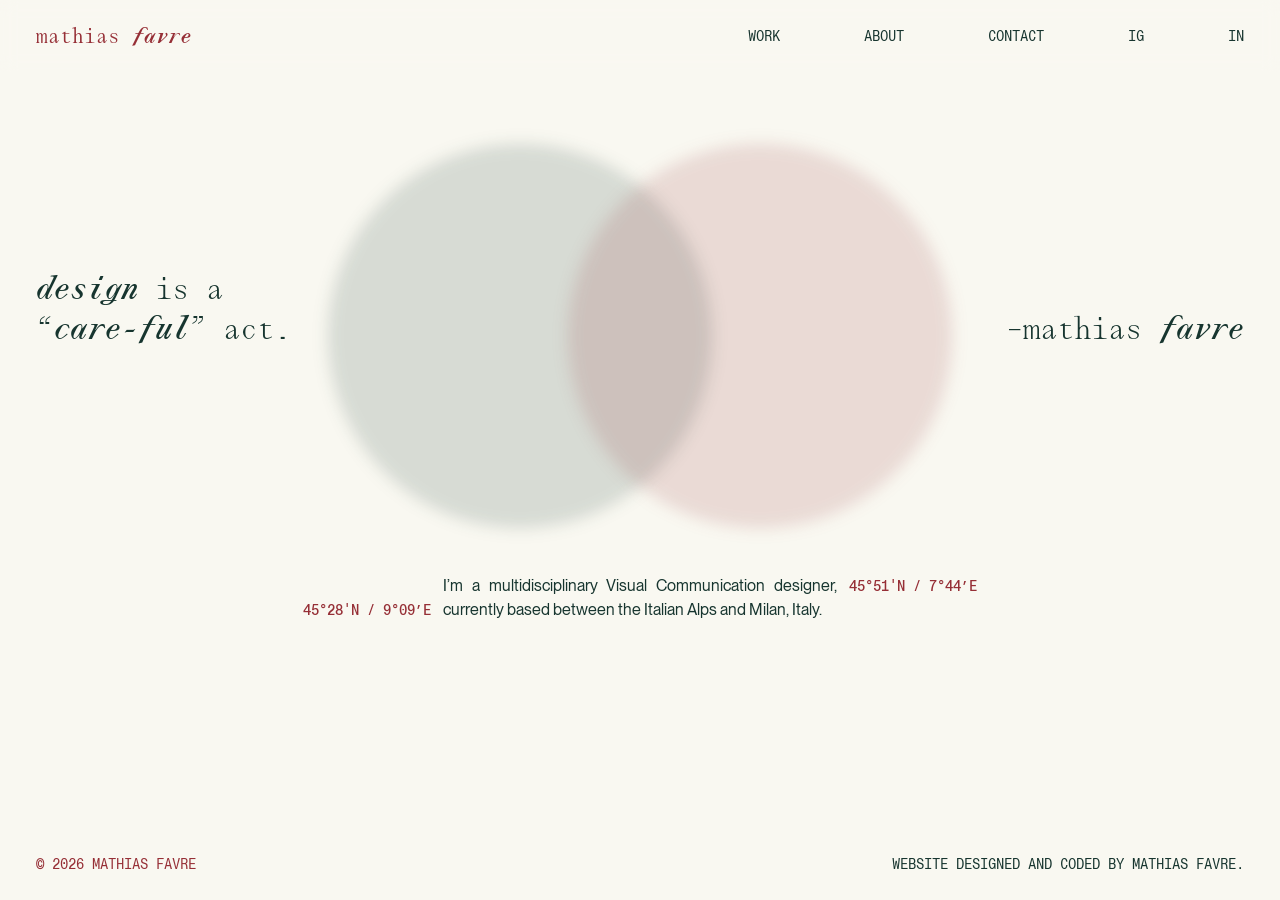
==== commit 6a87fa94: "Debugging" ====
--- a/index.html
+++ b/index.html
@@ -25,7 +25,7 @@
             <ul class="header-nav">
                 <li><a href="work.html">WORK</a></li>
                 <li><a href="about.html">ABOUT</a></li>
-                <li><a href="mailto:mathias.favre@jemp.it">CONTACT</a></li>
+                <li><a href="mailto:fratellifavre@gmail.com">CONTACT</a></li>
                 <li><a href="https://www.instagram.com/mathiasfavre" target="_blank" rel="noopener noreferrer">IG</a></li>
                 <li><a href="https://www.linkedin.com/in/mathias-favre-a011a6326" target="_blank" rel="noopener noreferrer">IN</a></li>
             </ul>
@@ -42,7 +42,7 @@
         <ul class="mobile-menu-nav">
             <li><a href="work.html">WORK</a></li>
             <li><a href="about.html">ABOUT</a></li>
-            <li><a href="mailto:mathias.favre@jemp.it">CONTACT</a></li>
+            <li><a href="mailto:fratellifavre@gmail.com">CONTACT</a></li>
             <li><a href="https://www.instagram.com/mathiasfavre" target="_blank" rel="noopener noreferrer">IG</a></li>
             <li><a href="https://www.linkedin.com/in/mathias-favre-a011a6326" target="_blank" rel="noopener noreferrer">IN</a></li>
         </ul>
--- a/css/home.css
+++ b/css/home.css
@@ -125,8 +125,8 @@
    C. ABOUT TEASER SECTION & COORDINATES
    ---------------------------------------- */
 .home-about {
-  margin-top: calc(var(--grid-baseline) * 12);
-  margin-bottom: calc(var(--grid-baseline) * 16);
+  margin-top: calc(var(--grid-baseline) * 8);
+  margin-bottom: calc(var(--grid-baseline) * 12);
   align-items: end;
 }
 
@@ -169,14 +169,14 @@
   .circles-wrapper {
     display: block;
     width: 100%;
-    max-width: calc(var(--grid-baseline) * 120);
-    height: calc(var(--grid-baseline) * 64); 
+    max-width: calc(var(--grid-baseline) * 96);
+    height: calc(var(--grid-baseline) * 56); 
     margin: 0 auto calc(var(--grid-baseline) * 12) auto;
   }
   
   .home-circle {
-    width: calc(var(--grid-baseline) * 64);
-    height: calc(var(--grid-baseline) * 64);
+    width: calc(var(--grid-baseline) * 56);
+    height: calc(var(--grid-baseline) * 56);
   }
   
   .home-titles-wrapper {
@@ -190,7 +190,7 @@
   .hover-left { grid-column: 1 / 3; }
   .hover-right { grid-column: 3 / 5; }
 
-  .home-about { margin-top: calc(var(--grid-baseline) * 16); }
+  .home-about { margin-top: calc(var(--grid-baseline) * 8); }
   
   .home-about-text { grid-column: 1 / 3; }
   
